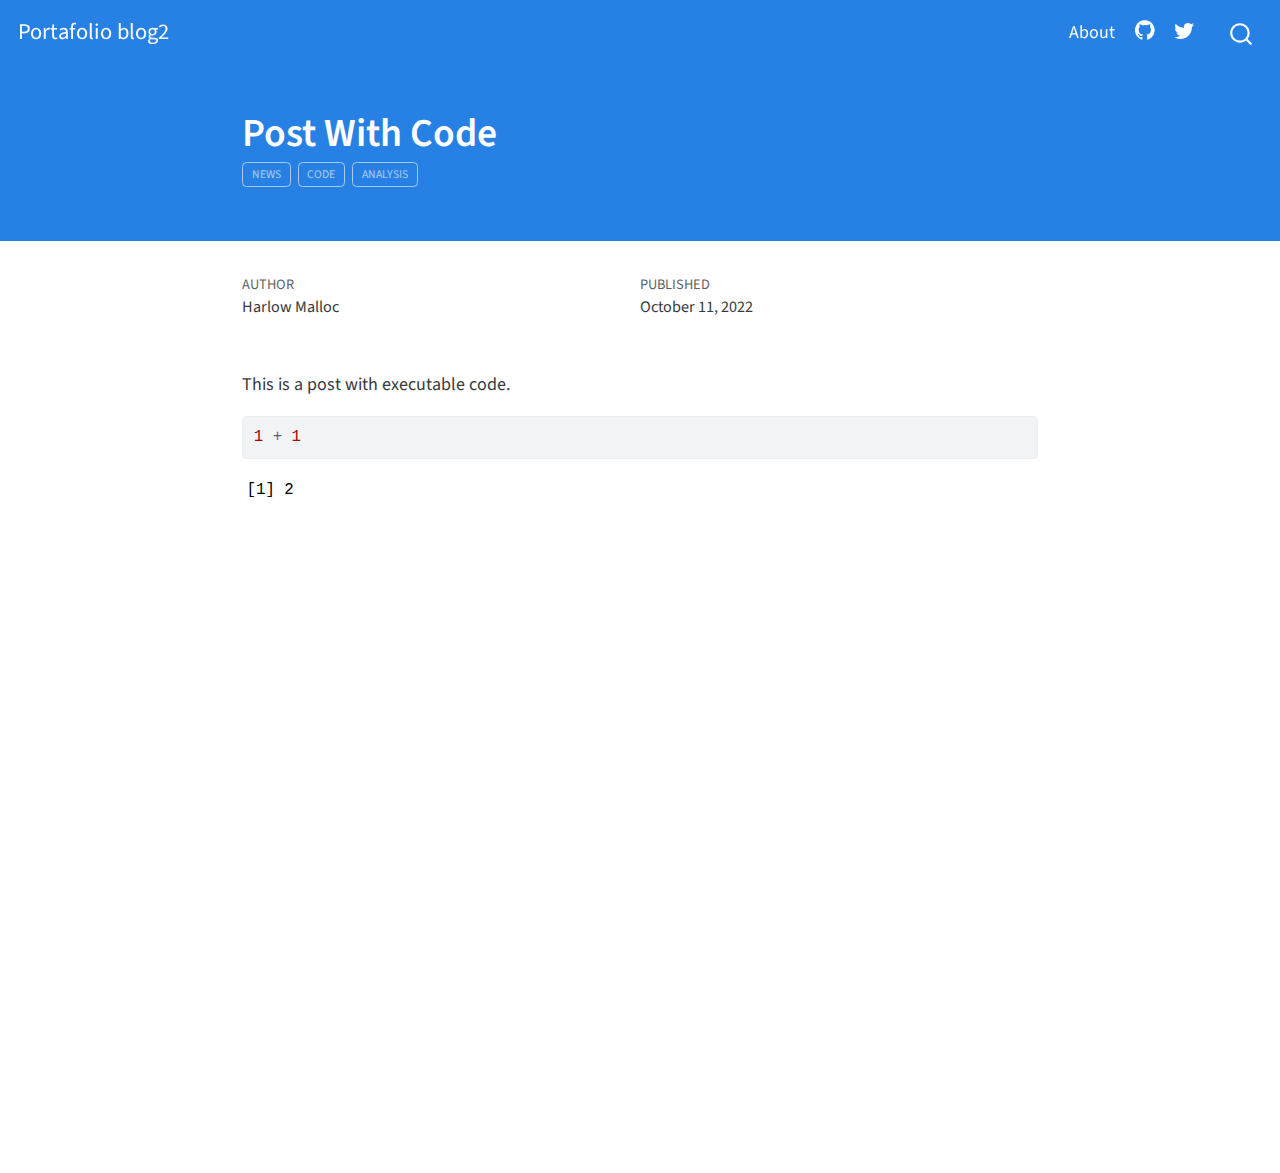
==== docs/posts/post-with-code/index.html @ 4b983b65 "hola" ====
<!DOCTYPE html>
<html xmlns="http://www.w3.org/1999/xhtml" lang="en" xml:lang="en"><head>

<meta charset="utf-8">
<meta name="generator" content="quarto-1.0.36">

<meta name="viewport" content="width=device-width, initial-scale=1.0, user-scalable=yes">

<meta name="author" content="Harlow Malloc">
<meta name="dcterms.date" content="2022-10-11">

<title>Portafolio blog2 - Post With Code</title>
<style>
code{white-space: pre-wrap;}
span.smallcaps{font-variant: small-caps;}
span.underline{text-decoration: underline;}
div.column{display: inline-block; vertical-align: top; width: 50%;}
div.hanging-indent{margin-left: 1.5em; text-indent: -1.5em;}
ul.task-list{list-style: none;}
pre > code.sourceCode { white-space: pre; position: relative; }
pre > code.sourceCode > span { display: inline-block; line-height: 1.25; }
pre > code.sourceCode > span:empty { height: 1.2em; }
.sourceCode { overflow: visible; }
code.sourceCode > span { color: inherit; text-decoration: inherit; }
div.sourceCode { margin: 1em 0; }
pre.sourceCode { margin: 0; }
@media screen {
div.sourceCode { overflow: auto; }
}
@media print {
pre > code.sourceCode { white-space: pre-wrap; }
pre > code.sourceCode > span { text-indent: -5em; padding-left: 5em; }
}
pre.numberSource code
  { counter-reset: source-line 0; }
pre.numberSource code > span
  { position: relative; left: -4em; counter-increment: source-line; }
pre.numberSource code > span > a:first-child::before
  { content: counter(source-line);
    position: relative; left: -1em; text-align: right; vertical-align: baseline;
    border: none; display: inline-block;
    -webkit-touch-callout: none; -webkit-user-select: none;
    -khtml-user-select: none; -moz-user-select: none;
    -ms-user-select: none; user-select: none;
    padding: 0 4px; width: 4em;
    color: #aaaaaa;
  }
pre.numberSource { margin-left: 3em; border-left: 1px solid #aaaaaa;  padding-left: 4px; }
div.sourceCode
  {   }
@media screen {
pre > code.sourceCode > span > a:first-child::before { text-decoration: underline; }
}
code span.al { color: #ff0000; font-weight: bold; } /* Alert */
code span.an { color: #60a0b0; font-weight: bold; font-style: italic; } /* Annotation */
code span.at { color: #7d9029; } /* Attribute */
code span.bn { color: #40a070; } /* BaseN */
code span.bu { } /* BuiltIn */
code span.cf { color: #007020; font-weight: bold; } /* ControlFlow */
code span.ch { color: #4070a0; } /* Char */
code span.cn { color: #880000; } /* Constant */
code span.co { color: #60a0b0; font-style: italic; } /* Comment */
code span.cv { color: #60a0b0; font-weight: bold; font-style: italic; } /* CommentVar */
code span.do { color: #ba2121; font-style: italic; } /* Documentation */
code span.dt { color: #902000; } /* DataType */
code span.dv { color: #40a070; } /* DecVal */
code span.er { color: #ff0000; font-weight: bold; } /* Error */
code span.ex { } /* Extension */
code span.fl { color: #40a070; } /* Float */
code span.fu { color: #06287e; } /* Function */
code span.im { } /* Import */
code span.in { color: #60a0b0; font-weight: bold; font-style: italic; } /* Information */
code span.kw { color: #007020; font-weight: bold; } /* Keyword */
code span.op { color: #666666; } /* Operator */
code span.ot { color: #007020; } /* Other */
code span.pp { color: #bc7a00; } /* Preprocessor */
code span.sc { color: #4070a0; } /* SpecialChar */
code span.ss { color: #bb6688; } /* SpecialString */
code span.st { color: #4070a0; } /* String */
code span.va { color: #19177c; } /* Variable */
code span.vs { color: #4070a0; } /* VerbatimString */
code span.wa { color: #60a0b0; font-weight: bold; font-style: italic; } /* Warning */
</style>


<script src="../../site_libs/quarto-nav/quarto-nav.js"></script>
<script src="../../site_libs/quarto-nav/headroom.min.js"></script>
<script src="../../site_libs/clipboard/clipboard.min.js"></script>
<script src="../../site_libs/quarto-search/autocomplete.umd.js"></script>
<script src="../../site_libs/quarto-search/fuse.min.js"></script>
<script src="../../site_libs/quarto-search/quarto-search.js"></script>
<meta name="quarto:offset" content="../../">
<script src="../../site_libs/quarto-html/quarto.js"></script>
<script src="../../site_libs/quarto-html/popper.min.js"></script>
<script src="../../site_libs/quarto-html/tippy.umd.min.js"></script>
<script src="../../site_libs/quarto-html/anchor.min.js"></script>
<link href="../../site_libs/quarto-html/tippy.css" rel="stylesheet">
<link href="../../site_libs/quarto-html/quarto-syntax-highlighting.css" rel="stylesheet" id="quarto-text-highlighting-styles">
<script src="../../site_libs/bootstrap/bootstrap.min.js"></script>
<link href="../../site_libs/bootstrap/bootstrap-icons.css" rel="stylesheet">
<link href="../../site_libs/bootstrap/bootstrap.min.css" rel="stylesheet" id="quarto-bootstrap" data-mode="light">
<script id="quarto-search-options" type="application/json">{
  "location": "navbar",
  "copy-button": false,
  "collapse-after": 3,
  "panel-placement": "end",
  "type": "overlay",
  "limit": 20,
  "language": {
    "search-no-results-text": "No results",
    "search-matching-documents-text": "matching documents",
    "search-copy-link-title": "Copy link to search",
    "search-hide-matches-text": "Hide additional matches",
    "search-more-match-text": "more match in this document",
    "search-more-matches-text": "more matches in this document",
    "search-clear-button-title": "Clear",
    "search-detached-cancel-button-title": "Cancel",
    "search-submit-button-title": "Submit"
  }
}</script>


<link rel="stylesheet" href="../../styles.css">
</head>

<body class="nav-fixed fullcontent">

<div id="quarto-search-results"></div>
  <header id="quarto-header" class="headroom fixed-top">
    <nav class="navbar navbar-expand-lg navbar-dark ">
      <div class="navbar-container container-fluid">
      <a class="navbar-brand" href="../../index.html">
    <span class="navbar-title">Portafolio blog2</span>
  </a>
          <button class="navbar-toggler" type="button" data-bs-toggle="collapse" data-bs-target="#navbarCollapse" aria-controls="navbarCollapse" aria-expanded="false" aria-label="Toggle navigation" onclick="if (window.quartoToggleHeadroom) { window.quartoToggleHeadroom(); }">
  <span class="navbar-toggler-icon"></span>
</button>
          <div class="collapse navbar-collapse" id="navbarCollapse">
            <ul class="navbar-nav navbar-nav-scroll ms-auto">
  <li class="nav-item">
    <a class="nav-link" href="../../about.html">About</a>
  </li>  
  <li class="nav-item compact">
    <a class="nav-link" href="https://github.com/"><i class="bi bi-github" role="img">
</i> 
 </a>
  </li>  
  <li class="nav-item compact">
    <a class="nav-link" href="https://twitter.com"><i class="bi bi-twitter" role="img">
</i> 
 </a>
  </li>  
</ul>
              <div id="quarto-search" class="" title="Search"></div>
          </div> <!-- /navcollapse -->
      </div> <!-- /container-fluid -->
    </nav>
</header>
<!-- content -->
<header id="title-block-header" class="quarto-title-block default page-columns page-full">
  <div class="quarto-title-banner page-columns page-full">
    <div class="quarto-title column-body">
      <h1 class="title">Post With Code</h1>
                                <div class="quarto-categories">
                <div class="quarto-category">news</div>
                <div class="quarto-category">code</div>
                <div class="quarto-category">analysis</div>
              </div>
                  </div>
  </div>
    
  
  <div class="quarto-title-meta">

      <div>
      <div class="quarto-title-meta-heading">Author</div>
      <div class="quarto-title-meta-contents">
               <p>Harlow Malloc </p>
            </div>
    </div>
      
      <div>
      <div class="quarto-title-meta-heading">Published</div>
      <div class="quarto-title-meta-contents">
        <p class="date">October 11, 2022</p>
      </div>
    </div>
      
    </div>
    
  
  </header><div id="quarto-content" class="quarto-container page-columns page-rows-contents page-layout-article page-navbar">
<!-- sidebar -->
<!-- margin-sidebar -->
    
<!-- main -->
<main class="content quarto-banner-title-block" id="quarto-document-content">




<p>This is a post with executable code.</p>
<div class="cell">
<div class="sourceCode cell-code" id="cb1"><pre class="sourceCode r code-with-copy"><code class="sourceCode r"><span id="cb1-1"><a href="#cb1-1" aria-hidden="true" tabindex="-1"></a><span class="dv">1</span> <span class="sc">+</span> <span class="dv">1</span></span></code><button title="Copy to Clipboard" class="code-copy-button"><i class="bi"></i></button></pre></div>
<div class="cell-output cell-output-stdout">
<pre><code>[1] 2</code></pre>
</div>
</div>



</main> <!-- /main -->
<script id="quarto-html-after-body" type="application/javascript">
window.document.addEventListener("DOMContentLoaded", function (event) {
  const toggleBodyColorMode = (bsSheetEl) => {
    const mode = bsSheetEl.getAttribute("data-mode");
    const bodyEl = window.document.querySelector("body");
    if (mode === "dark") {
      bodyEl.classList.add("quarto-dark");
      bodyEl.classList.remove("quarto-light");
    } else {
      bodyEl.classList.add("quarto-light");
      bodyEl.classList.remove("quarto-dark");
    }
  }
  const toggleBodyColorPrimary = () => {
    const bsSheetEl = window.document.querySelector("link#quarto-bootstrap");
    if (bsSheetEl) {
      toggleBodyColorMode(bsSheetEl);
    }
  }
  toggleBodyColorPrimary();  
  const icon = "";
  const anchorJS = new window.AnchorJS();
  anchorJS.options = {
    placement: 'right',
    icon: icon
  };
  anchorJS.add('.anchored');
  const clipboard = new window.ClipboardJS('.code-copy-button', {
    target: function(trigger) {
      return trigger.previousElementSibling;
    }
  });
  clipboard.on('success', function(e) {
    // button target
    const button = e.trigger;
    // don't keep focus
    button.blur();
    // flash "checked"
    button.classList.add('code-copy-button-checked');
    var currentTitle = button.getAttribute("title");
    button.setAttribute("title", "Copied!");
    setTimeout(function() {
      button.setAttribute("title", currentTitle);
      button.classList.remove('code-copy-button-checked');
    }, 1000);
    // clear code selection
    e.clearSelection();
  });
  function tippyHover(el, contentFn) {
    const config = {
      allowHTML: true,
      content: contentFn,
      maxWidth: 500,
      delay: 100,
      arrow: false,
      appendTo: function(el) {
          return el.parentElement;
      },
      interactive: true,
      interactiveBorder: 10,
      theme: 'quarto',
      placement: 'bottom-start'
    };
    window.tippy(el, config); 
  }
  const noterefs = window.document.querySelectorAll('a[role="doc-noteref"]');
  for (var i=0; i<noterefs.length; i++) {
    const ref = noterefs[i];
    tippyHover(ref, function() {
      let href = ref.getAttribute('href');
      try { href = new URL(href).hash; } catch {}
      const id = href.replace(/^#\/?/, "");
      const note = window.document.getElementById(id);
      return note.innerHTML;
    });
  }
  var bibliorefs = window.document.querySelectorAll('a[role="doc-biblioref"]');
  for (var i=0; i<bibliorefs.length; i++) {
    const ref = bibliorefs[i];
    const cites = ref.parentNode.getAttribute('data-cites').split(' ');
    tippyHover(ref, function() {
      var popup = window.document.createElement('div');
      cites.forEach(function(cite) {
        var citeDiv = window.document.createElement('div');
        citeDiv.classList.add('hanging-indent');
        citeDiv.classList.add('csl-entry');
        var biblioDiv = window.document.getElementById('ref-' + cite);
        if (biblioDiv) {
          citeDiv.innerHTML = biblioDiv.innerHTML;
        }
        popup.appendChild(citeDiv);
      });
      return popup.innerHTML;
    });
  }
});
</script>
</div> <!-- /content -->



</body></html>
---- docs/site_libs/quarto-html/tippy.css ----
.tippy-box[data-animation=fade][data-state=hidden]{opacity:0}[data-tippy-root]{max-width:calc(100vw - 10px)}.tippy-box{position:relative;background-color:#333;color:#fff;border-radius:4px;font-size:14px;line-height:1.4;white-space:normal;outline:0;transition-property:transform,visibility,opacity}.tippy-box[data-placement^=top]>.tippy-arrow{bottom:0}.tippy-box[data-placement^=top]>.tippy-arrow:before{bottom:-7px;left:0;border-width:8px 8px 0;border-top-color:initial;transform-origin:center top}.tippy-box[data-placement^=bottom]>.tippy-arrow{top:0}.tippy-box[data-placement^=bottom]>.tippy-arrow:before{top:-7px;left:0;border-width:0 8px 8px;border-bottom-color:initial;transform-origin:center bottom}.tippy-box[data-placement^=left]>.tippy-arrow{right:0}.tippy-box[data-placement^=left]>.tippy-arrow:before{border-width:8px 0 8px 8px;border-left-color:initial;right:-7px;transform-origin:center left}.tippy-box[data-placement^=right]>.tippy-arrow{left:0}.tippy-box[data-placement^=right]>.tippy-arrow:before{left:-7px;border-width:8px 8px 8px 0;border-right-color:initial;transform-origin:center right}.tippy-box[data-inertia][data-state=visible]{transition-timing-function:cubic-bezier(.54,1.5,.38,1.11)}.tippy-arrow{width:16px;height:16px;color:#333}.tippy-arrow:before{content:"";position:absolute;border-color:transparent;border-style:solid}.tippy-content{position:relative;padding:5px 9px;z-index:1}
---- docs/site_libs/quarto-html/quarto-syntax-highlighting.css ----
/* quarto syntax highlight colors */
:root {
  --quarto-hl-ot-color: #003B4F;
  --quarto-hl-at-color: #657422;
  --quarto-hl-ss-color: #20794D;
  --quarto-hl-an-color: #5E5E5E;
  --quarto-hl-fu-color: #4758AB;
  --quarto-hl-st-color: #20794D;
  --quarto-hl-cf-color: #003B4F;
  --quarto-hl-op-color: #5E5E5E;
  --quarto-hl-er-color: #AD0000;
  --quarto-hl-bn-color: #AD0000;
  --quarto-hl-al-color: #AD0000;
  --quarto-hl-va-color: #111111;
  --quarto-hl-bu-color: inherit;
  --quarto-hl-ex-color: inherit;
  --quarto-hl-pp-color: #AD0000;
  --quarto-hl-in-color: #5E5E5E;
  --quarto-hl-vs-color: #20794D;
  --quarto-hl-wa-color: #5E5E5E;
  --quarto-hl-do-color: #5E5E5E;
  --quarto-hl-im-color: #00769E;
  --quarto-hl-ch-color: #20794D;
  --quarto-hl-dt-color: #AD0000;
  --quarto-hl-fl-color: #AD0000;
  --quarto-hl-co-color: #5E5E5E;
  --quarto-hl-cv-color: #5E5E5E;
  --quarto-hl-cn-color: #8f5902;
  --quarto-hl-sc-color: #5E5E5E;
  --quarto-hl-dv-color: #AD0000;
  --quarto-hl-kw-color: #003B4F;
}

/* other quarto variables */
:root {
  --quarto-font-monospace: SFMono-Regular, Menlo, Monaco, Consolas, "Liberation Mono", "Courier New", monospace;
}

pre > code.sourceCode > span {
  color: #003B4F;
}

code span {
  color: #003B4F;
}

code.sourceCode > span {
  color: #003B4F;
}

div.sourceCode,
div.sourceCode pre.sourceCode {
  color: #003B4F;
}

code span.ot {
  color: #003B4F;
}

code span.at {
  color: #657422;
}

code span.ss {
  color: #20794D;
}

code span.an {
  color: #5E5E5E;
}

code span.fu {
  color: #4758AB;
}

code span.st {
  color: #20794D;
}

code span.cf {
  color: #003B4F;
}

code span.op {
  color: #5E5E5E;
}

code span.er {
  color: #AD0000;
}

code span.bn {
  color: #AD0000;
}

code span.al {
  color: #AD0000;
}

code span.va {
  color: #111111;
}

code span.pp {
  color: #AD0000;
}

code span.in {
  color: #5E5E5E;
}

code span.vs {
  color: #20794D;
}

code span.wa {
  color: #5E5E5E;
  font-style: italic;
}

code span.do {
  color: #5E5E5E;
  font-style: italic;
}

code span.im {
  color: #00769E;
}

code span.ch {
  color: #20794D;
}

code span.dt {
  color: #AD0000;
}

code span.fl {
  color: #AD0000;
}

code span.co {
  color: #5E5E5E;
}

code span.cv {
  color: #5E5E5E;
  font-style: italic;
}

code span.cn {
  color: #8f5902;
}

code span.sc {
  color: #5E5E5E;
}

code span.dv {
  color: #AD0000;
}

code span.kw {
  color: #003B4F;
}

.prevent-inlining {
  content: "</";
}

/*# sourceMappingURL=debc5d5d77c3f9108843748ff7464032.css.map */
---- docs/styles.css ----
/* css styles */
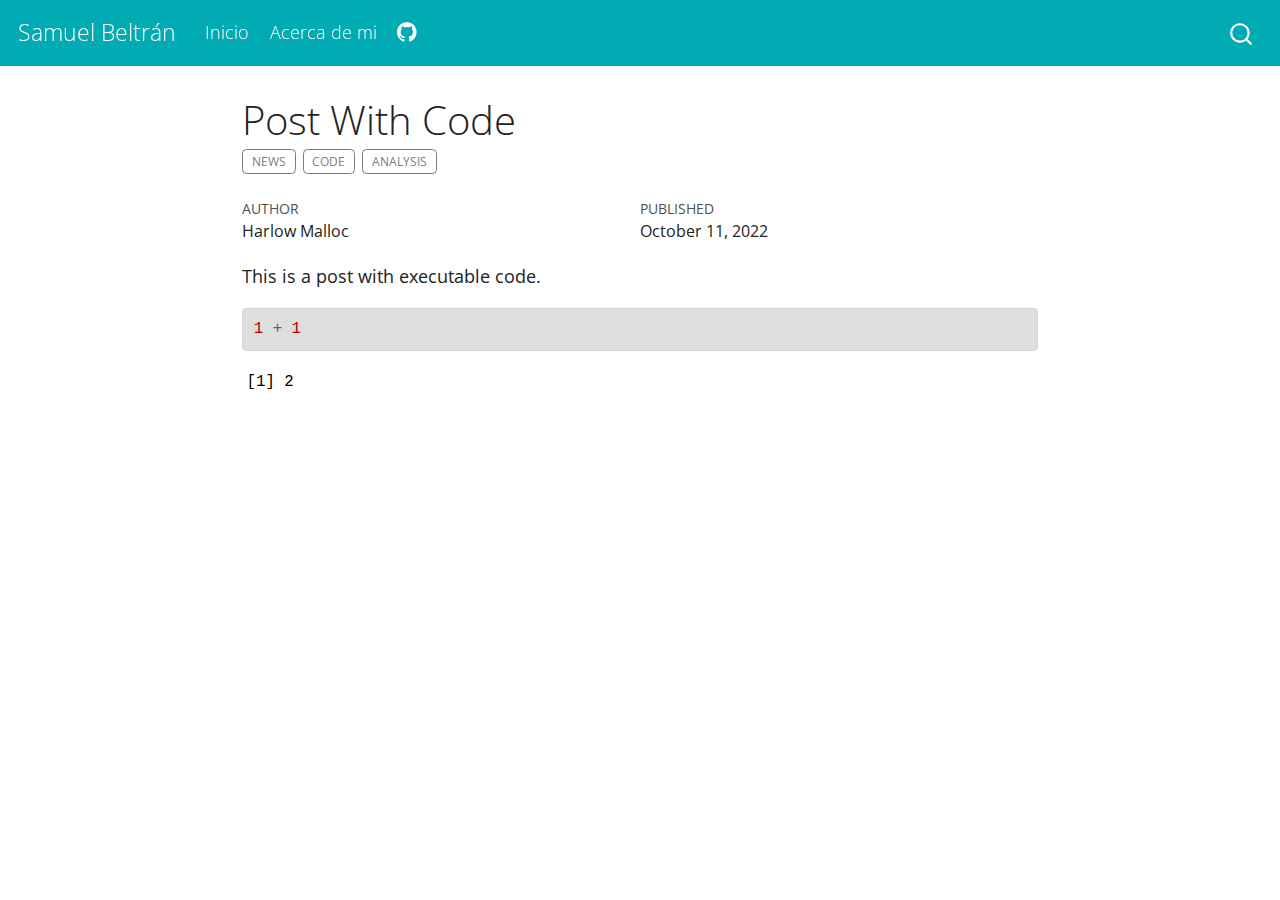
==== commit 16f85253: "design_changes" ====
--- a/docs/posts/post-with-code/index.html
+++ b/docs/posts/post-with-code/index.html
@@ -9,7 +9,7 @@
 <meta name="author" content="Harlow Malloc">
 <meta name="dcterms.date" content="2022-10-11">
 
-<title>Portafolio blog2 - Post With Code</title>
+<title>Samuel Beltrán - Post With Code</title>
 <style>
 code{white-space: pre-wrap;}
 span.smallcaps{font-variant: small-caps;}
@@ -130,23 +130,21 @@
     <nav class="navbar navbar-expand-lg navbar-dark ">
       <div class="navbar-container container-fluid">
       <a class="navbar-brand" href="../../index.html">
-    <span class="navbar-title">Portafolio blog2</span>
+    <span class="navbar-title">Samuel Beltrán</span>
   </a>
           <button class="navbar-toggler" type="button" data-bs-toggle="collapse" data-bs-target="#navbarCollapse" aria-controls="navbarCollapse" aria-expanded="false" aria-label="Toggle navigation" onclick="if (window.quartoToggleHeadroom) { window.quartoToggleHeadroom(); }">
   <span class="navbar-toggler-icon"></span>
 </button>
           <div class="collapse navbar-collapse" id="navbarCollapse">
-            <ul class="navbar-nav navbar-nav-scroll ms-auto">
+            <ul class="navbar-nav navbar-nav-scroll me-auto">
   <li class="nav-item">
-    <a class="nav-link" href="../../about.html">About</a>
+    <a class="nav-link" href="../../index.html">Inicio</a>
+  </li>  
+  <li class="nav-item">
+    <a class="nav-link" href="../../about.html">Acerca de mi</a>
   </li>  
   <li class="nav-item compact">
     <a class="nav-link" href="https://github.com/"><i class="bi bi-github" role="img">
-</i> 
- </a>
-  </li>  
-  <li class="nav-item compact">
-    <a class="nav-link" href="https://twitter.com"><i class="bi bi-twitter" role="img">
 </i> 
  </a>
   </li>  
@@ -157,47 +155,45 @@
     </nav>
 </header>
 <!-- content -->
-<header id="title-block-header" class="quarto-title-block default page-columns page-full">
-  <div class="quarto-title-banner page-columns page-full">
-    <div class="quarto-title column-body">
-      <h1 class="title">Post With Code</h1>
-                                <div class="quarto-categories">
-                <div class="quarto-category">news</div>
-                <div class="quarto-category">code</div>
-                <div class="quarto-category">analysis</div>
-              </div>
-                  </div>
-  </div>
-    
-  
-  <div class="quarto-title-meta">
-
-      <div>
-      <div class="quarto-title-meta-heading">Author</div>
-      <div class="quarto-title-meta-contents">
-               <p>Harlow Malloc </p>
-            </div>
-    </div>
-      
-      <div>
-      <div class="quarto-title-meta-heading">Published</div>
-      <div class="quarto-title-meta-contents">
-        <p class="date">October 11, 2022</p>
-      </div>
-    </div>
-      
-    </div>
-    
-  
-  </header><div id="quarto-content" class="quarto-container page-columns page-rows-contents page-layout-article page-navbar">
+<div id="quarto-content" class="quarto-container page-columns page-rows-contents page-layout-article page-navbar">
 <!-- sidebar -->
 <!-- margin-sidebar -->
     
 <!-- main -->
-<main class="content quarto-banner-title-block" id="quarto-document-content">
-
-
-
+<main class="content" id="quarto-document-content">
+
+<header id="title-block-header" class="quarto-title-block default">
+<div class="quarto-title">
+<h1 class="title">Post With Code</h1>
+  <div class="quarto-categories">
+    <div class="quarto-category">news</div>
+    <div class="quarto-category">code</div>
+    <div class="quarto-category">analysis</div>
+  </div>
+  </div>
+
+
+
+<div class="quarto-title-meta">
+
+    <div>
+    <div class="quarto-title-meta-heading">Author</div>
+    <div class="quarto-title-meta-contents">
+             <p>Harlow Malloc </p>
+          </div>
+  </div>
+    
+    <div>
+    <div class="quarto-title-meta-heading">Published</div>
+    <div class="quarto-title-meta-contents">
+      <p class="date">October 11, 2022</p>
+    </div>
+  </div>
+    
+  </div>
+  
+
+</header>
 
 <p>This is a post with executable code.</p>
 <div class="cell">
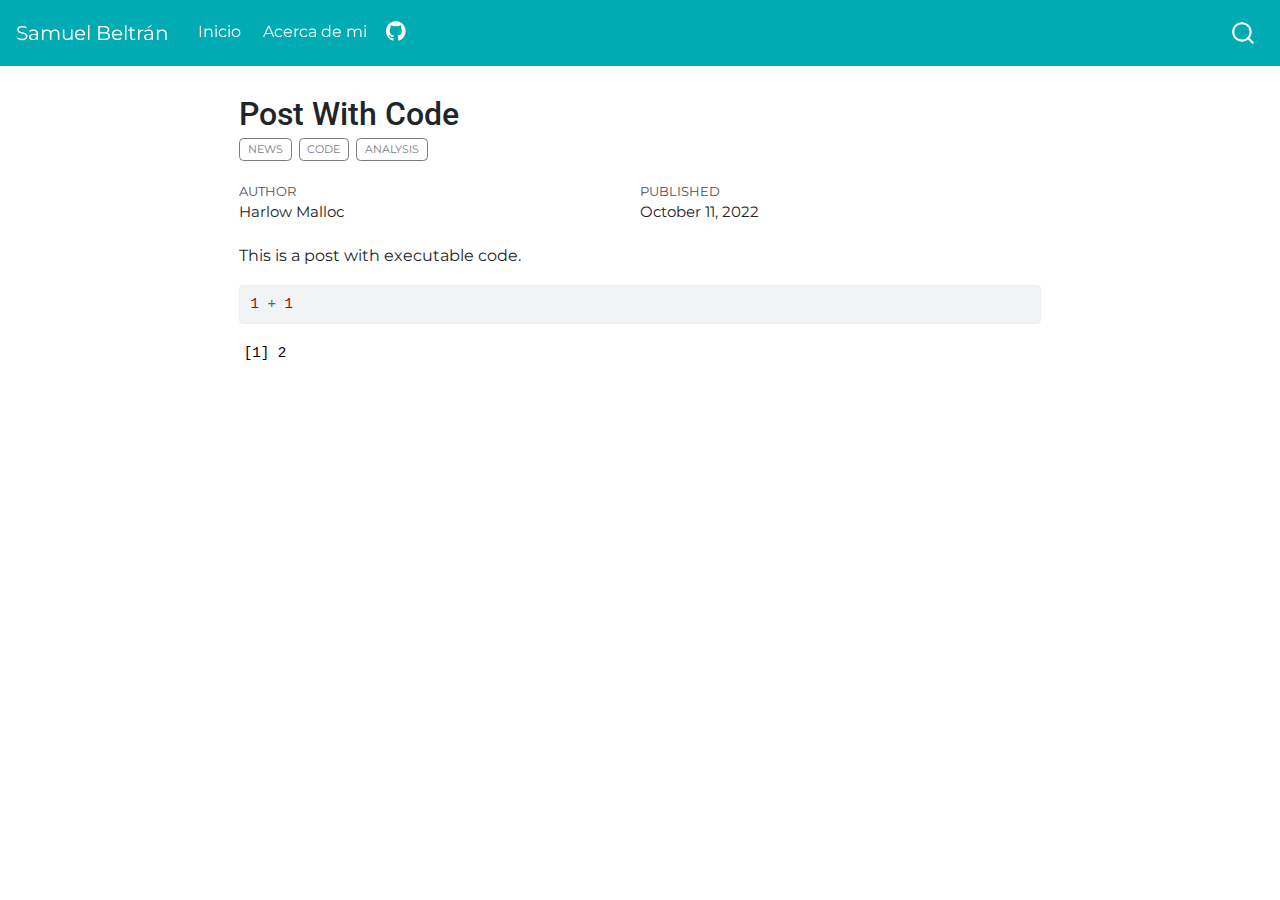
==== commit 26f6f3d9: "airbnb stgo" ====
--- a/docs/posts/post-with-code/index.html
+++ b/docs/posts/post-with-code/index.html
@@ -120,7 +120,6 @@
 }</script>
 
 
-<link rel="stylesheet" href="../../styles.css">
 </head>
 
 <body class="nav-fixed fullcontent">
